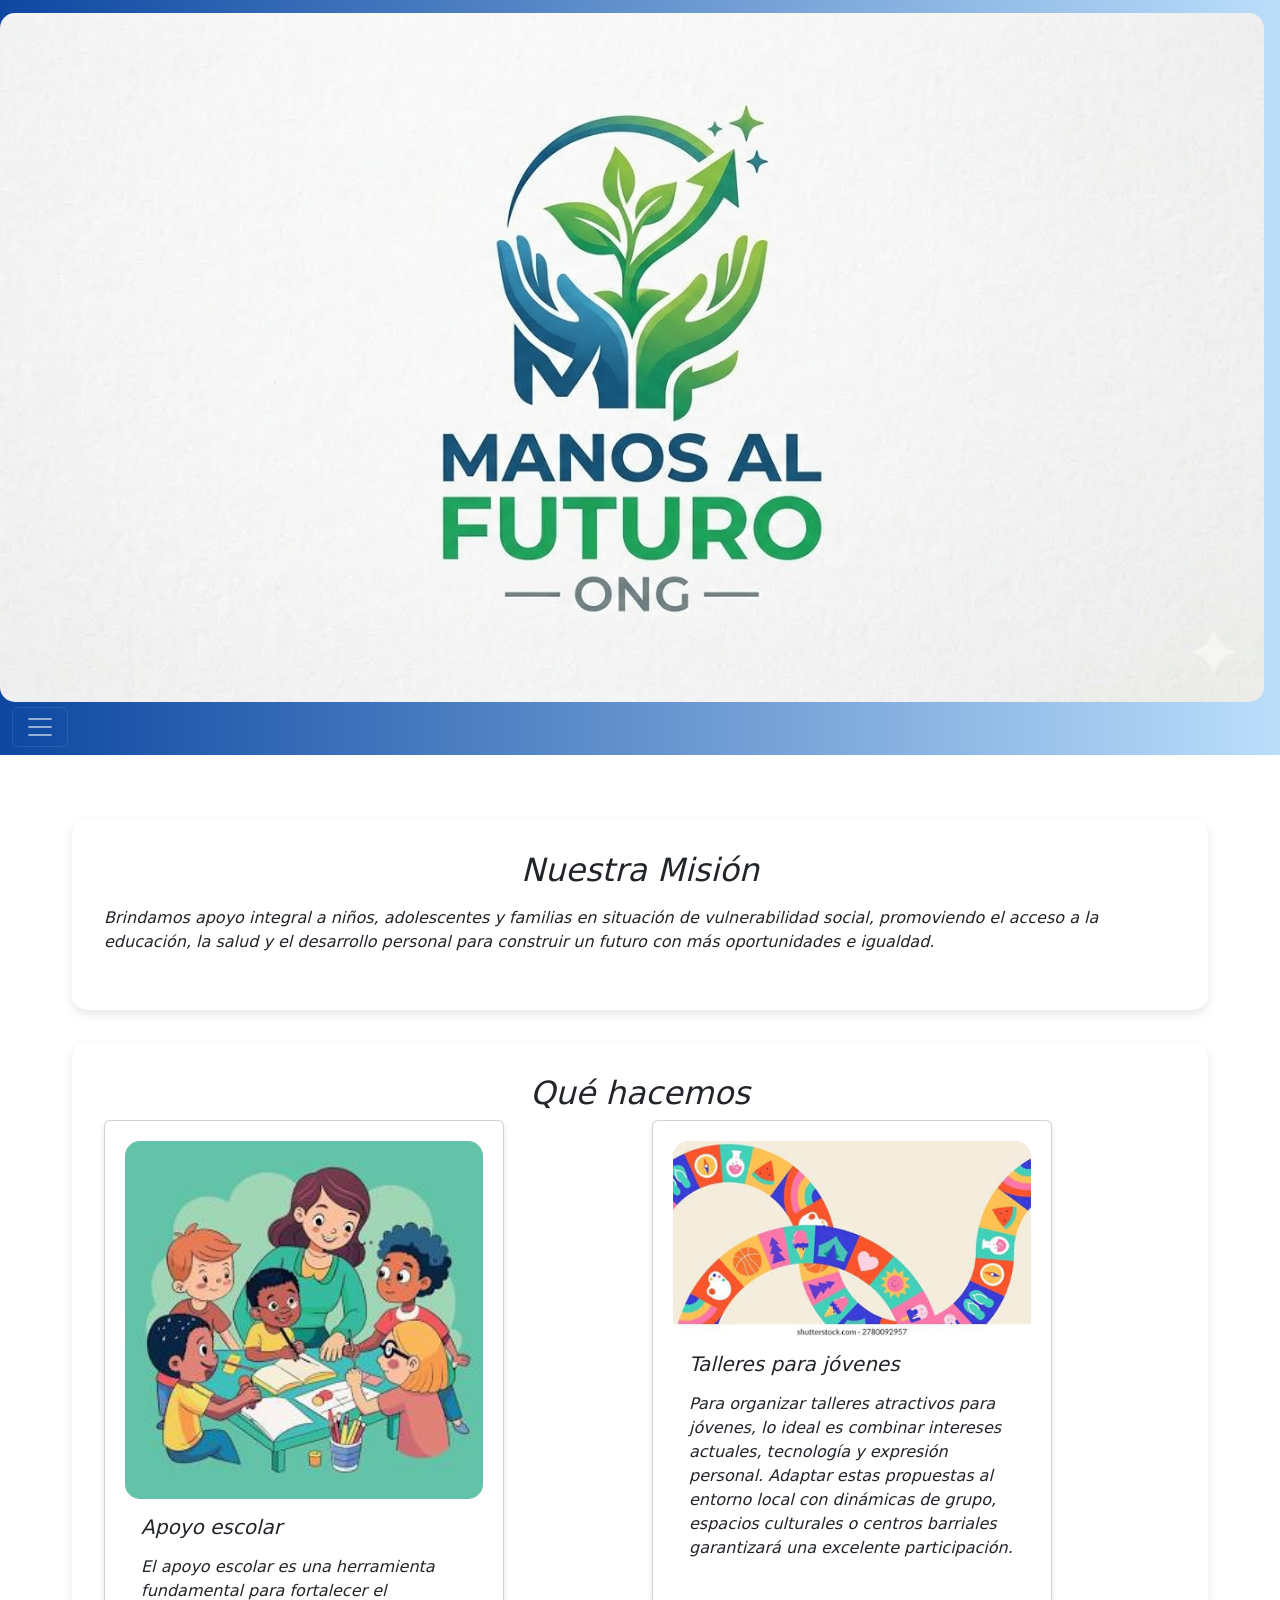
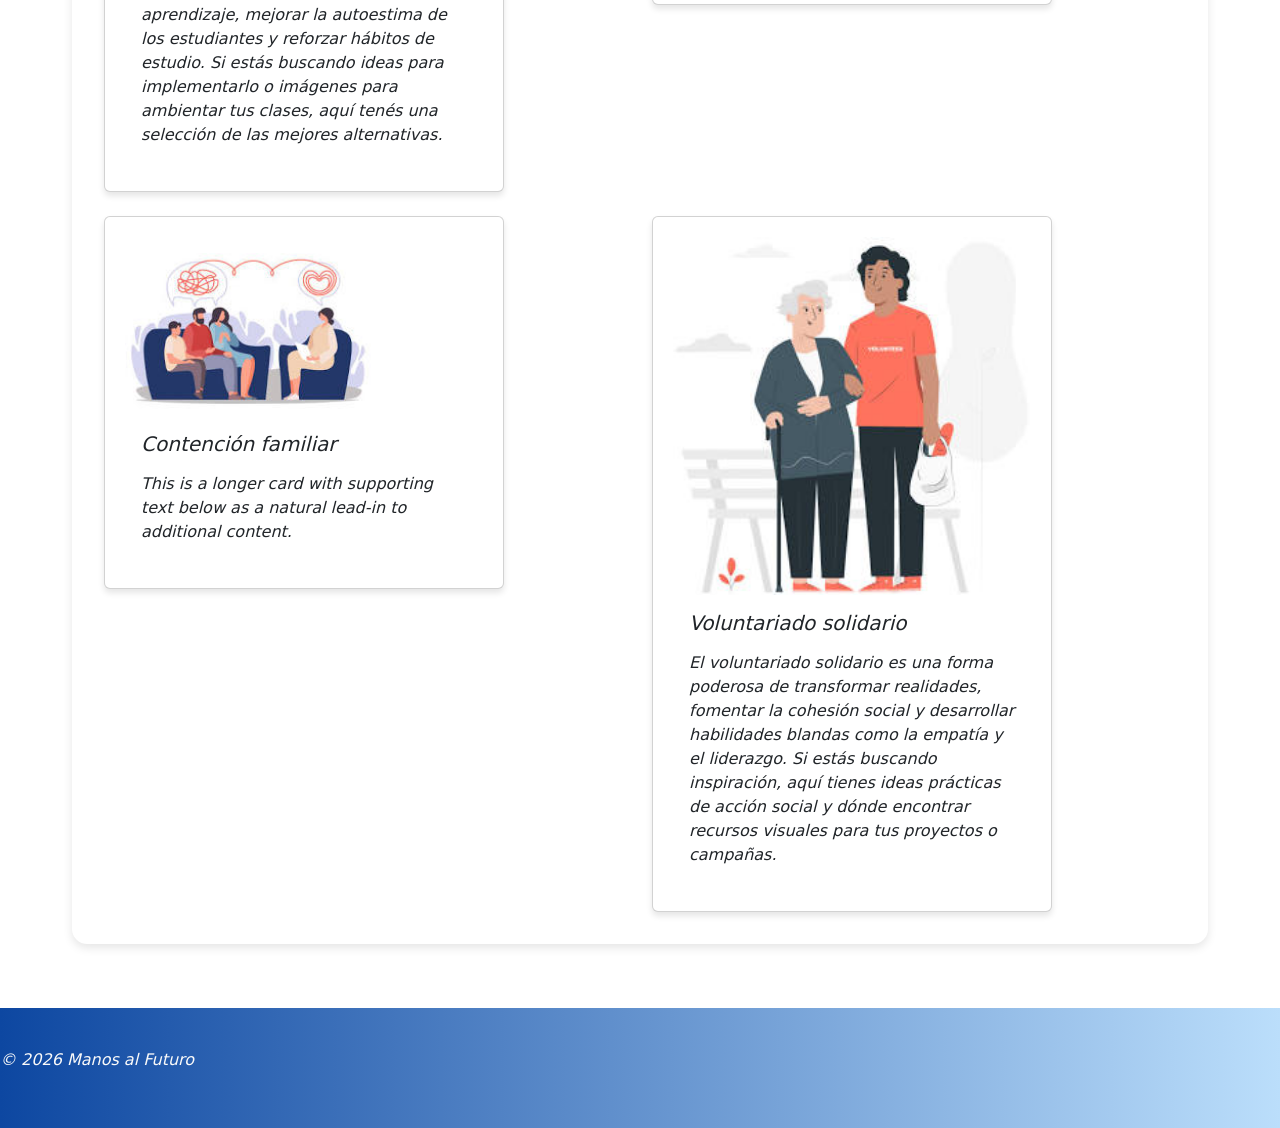
==== index.html @ 2c62ddc5 "Update index.html" ====
<!DOCTYPE html>
<html lang="es">
    <head>
        <meta charset="UTF-8">
        <link rel="stylesheet" href="css/estilos.css">
        <meta name="viewport" content="width=device-width, initial-scale=1.0">
        <title>Manos al Futuro</title>
        <link href="https://fonts.googleapis.com/css2?family=Cause:wght@100..900&family=Inter:ital,opsz,wght@0,14..32,100..900;1,14..32,100..900&family=Lato:ital,wght@0,100;0,300;0,400;0,700;0,900;1,100;1,300;1,400;1,700;1,900&family=Playwrite+GB+J+Guides:ital@0;1&family=Roboto:ital,wght@0,100..900;1,100..900&display=swap" rel="stylesheet">
        <link href="https://cdn.jsdelivr.net/npm/bootstrap@5.3.8/dist/css/bootstrap.min.css" rel="stylesheet" integrity="sha384-sRIl4kxILFvY47J16cr9ZwB07vP4J8+LH7qKQnuqkuIAvNWLzeN8tE5YBujZqJLB" crossorigin="anonymous">
    </head>
    <body>
        <header>

            <div class="collapse" id="navbarToggleExternalContent" data-bs-theme="dark">
                <div class="bg-dark p-4">                    
                    <ul class="navbar-nav">
                        <li class="nav-item">
                            <a class="nav-link" href="index.html">Inicio</a>
                        </li>
                        <li class="nav-item">
                            <a class="nav-link" href="nosotros.html">Nosotros</a>
                        </li>
                        <li class="nav-item">
                            <a class="nav-link" href="Programas.html">Programas</a>
                        </li>
                        <li class="nav-item">
                            <a class="nav-link" href="contacto.html">Contacto</a>
                        </li>
                    </ul>

                </div>
            </div>
            <nav class="navbar navbar-dark bg-dark">
                            <a class="navbar-brand" href="index.html" class="logo">
                        <img src="imagenes/index/logo.jfif" alt="Nombre de la ONG">
                    </a>
                <div class="container-fluid">
                    <button class="navbar-toggler" type="button" data-bs-toggle="collapse" data-bs-target="#navbarToggleExternalContent" aria-controls="navbarToggleExternalContent" aria-expanded="false" aria-label="Toggle navigation">
                    <span class="navbar-toggler-icon"></span>
                    </button>
                </div>
            </nav>
        </header>
        
        <main>
            <section>
                <h2>Nuestra Misión</h2>
                <p> Brindamos apoyo integral a niños, adolescentes y familias en situación de vulnerabilidad social, promoviendo el acceso a la educación, la salud y el desarrollo personal para construir un futuro con más oportunidades e igualdad.
                </p>
            </section>
            <section>
                        
                <div class="programas">
                    <h2>Qué hacemos</h2>
                    <div class="row row-cols-1 row-cols-md-2 g-4">
                        <div class="col">
                            <div class="card">
                            <img src="imagenes/index/apoyo escolar.jfif" alt="...">
                            <div class="card-body">
                                <h5 class="card-title">Apoyo escolar</h5>
                                <p class="card-text">El apoyo escolar es una herramienta fundamental para fortalecer el aprendizaje, mejorar la autoestima de los estudiantes y reforzar hábitos de estudio. 
                                                Si estás buscando ideas para implementarlo o imágenes para ambientar tus clases, aquí tenés una selección de las mejores alternativas.</p>
                            </div>
                        </div>
                        </div>
                        <div class="col">
                            <div class="card">
                            <img src="imagenes/index/talleres.jfif" alt="...">
                            <div class="card-body">
                                <h5 class="card-title">Talleres para jóvenes</h5>
                                <p class="card-text">Para organizar talleres atractivos para jóvenes, lo ideal es combinar intereses actuales, tecnología y expresión personal. 
                                                Adaptar estas propuestas al entorno local con dinámicas de grupo, espacios culturales o centros barriales garantizará una excelente participación.</p>
                            </div>
                        </div>
                        </div>
                        <div class="col">
                            <div class="card">
                            <img src="imagenes/index/contencion familiar.jfif" alt="...">
                            <div class="card-body">
                                <h5 class="card-title">Contención familiar</h5>
                                <p class="card-text">This is a longer card with supporting text below as a natural lead-in to additional content.</p>
                            </div>
                        </div>
                        </div>
                        <div class="col">
                            <div class="card">
                            <img src="imagenes/index/voluntariado.jfif" alt="...">
                            <div class="card-body">
                                <h5 class="card-title">Voluntariado solidario</h5>
                                <p class="card-text">El voluntariado solidario es una forma poderosa de transformar realidades, fomentar la cohesión social y desarrollar habilidades blandas como la empatía y el liderazgo. Si estás buscando inspiración, 
                                                aquí tienes ideas prácticas de acción social y dónde encontrar recursos visuales para tus proyectos o campañas.</p>
                            </div>
                        </div>
                    </div>
                </div>
                    
            </section>
           
        </main>
        <footer>
            <p>© 2026 Manos al Futuro</p>
        </footer>
        <script src="https://cdn.jsdelivr.net/npm/bootstrap@5.3.8/dist/js/bootstrap.bundle.min.js" integrity="sha384-FKyoEForCGlyvwx9Hj09JcYn3nv7wiPVlz7YYwJrWVcXK/BmnVDxM+D2scQbITxI" crossorigin="anonymous"></script>
    </body>
</html>
---- css/estilos.css ----
:root {
  --color-primario: #ffffff;
  --color-secundario: #009929;
  --color-terciario: #424242;
  --color-cuartario: #0D47A1;
  --color-quinto: #BBDEFB;
  --color-acento: #BDBDBD;
  --color-fondo: #FAFAFA;
  --color-texto: #616161;
}

*{
  box-sizing:border-box;
  margin:0;
  padding:0;
}

body{
  background-color:var(--color-fondo);
  color:var(--color-texto);
  font-family:"Lato", sans-serif;
  font-weight:400;
  font-style:italic;
  font-size:1rem;
  line-height:1.5em;
}

a{
  text-decoration:none;
  color:inherit;
  display:block;
}

header{
  background-color:var(--color-primario);
  position: sticky;
  top:0;
  left: 0;
  width: 100%;
  z-index: 1000;
}

nav{
  color:var(--color-primario);
  background:linear-gradient(
    to right,
    var(--color-cuartario),
    var(--color-quinto));
}
.navbar-nav{
  color: var(--color-primario);
  background:linear-gradient(
    to right,
    var(--color-cuartario),
    var(--color-quinto));
    
}
.navbar-brand{
  display: flex;
  justify-content: center; 
  align-items: center;   
  height:auto;
}

ul{
  list-style:none;
  padding:0;
  margin:0;
  line-height:3rem;
}

li{
  width:10rem;
  display:inline-block;
  text-align:center;
}

a:hover{
  background:var(--color-quinto);
  color:var(--color-primario);
}

h1{
  color:var(--color-secundario);
  font-size:3rem;
  text-align:center;
  line-height:6rem;
}
.card{
   flex: 1 1 calc(25% - 20px); 
  min-width: 250px; 
  max-width: 400px; 
  background-color: #ffffff;
  border: 1px solid #ddd;
  border-radius: 8px;
  padding: 20px;
  box-shadow: 0 4px 6px rgba(0, 0, 0, 0.1);
}


table{
  color:var(--color-texto);
  background-color:var(--color-quinto);
  border-color:var(--color-cuartario);
  border-block-start-color:var(--color-secundario);
  margin-inline-start:3rem;
  width:600px;
  margin-inline-start: 2rem;
}

main{
  max-width:1200px;
  margin:auto;
  padding:2rem;
}

section{
  background-color:var(--color-primario);
  margin:2rem 0;
  padding:2rem;
  border-radius:15px;
  box-shadow:0 4px 10px rgba(0,0,0,0.1);
}

article{
  margin-bottom:1rem;
  padding:1rem;
  border-left:5px solid var(--color-secundario);
}

h2{
  color:var(--color-terciario);
  font-size:2rem;
  text-align:center;
  margin-bottom:1rem;
}

h3{
  color:var(--color-cuartario);
  font-size:1.5rem;
  margin-bottom:1rem;
}

article{
  color:var(--color-texto);
  font-size:1rem;
  text-align:justify;
  line-height:1.8;
  margin-bottom:1rem;
}

section p{
  padding:0.5rem 0;
}


figure{
  text-align:center;
  margin-top:1.5rem;
}

img{
  max-width:100%;
  height:auto;
  border-radius:15px;
}

figcaption{
  margin-top:1rem;
  font-style:italic;
}




.programas-flex{
  display:flex;
  flex-wrap:wrap;
  gap:2rem;
  justify-content:center;
  align-items:stretch;
}

.programas-flex section{
  flex:1 1 350px;
  margin:0;
}

.programas-flex article{
  height:100%;
  display:flex;
  flex-direction:column;
  transition:transform .3s ease;
}

.programas-flex figure{
  margin-top:auto;
}

.programas-flex article:hover{
  transform:translateY(-5px);
}

.programas-flex ul {
    list-style-type: disc; /* Fuerza a que se vean los puntitos */
    padding-left: 20px;    /* Deja espacio a la izquierda para que no se corten */
}




footer{
  background:linear-gradient(
    to right,
    var(--color-cuartario),
    var(--color-quinto)
  );
  color:var(--color-fondo);
  width:100%;
  padding:2.5rem 0;
}


@media (max-width:768px){

  main{
    padding:1rem;
  }

  section{
    padding:1.5rem;
  }

  h2{
    font-size:1.5rem;
  }

  .programas-flex{
    flex-direction:column;
  }

}
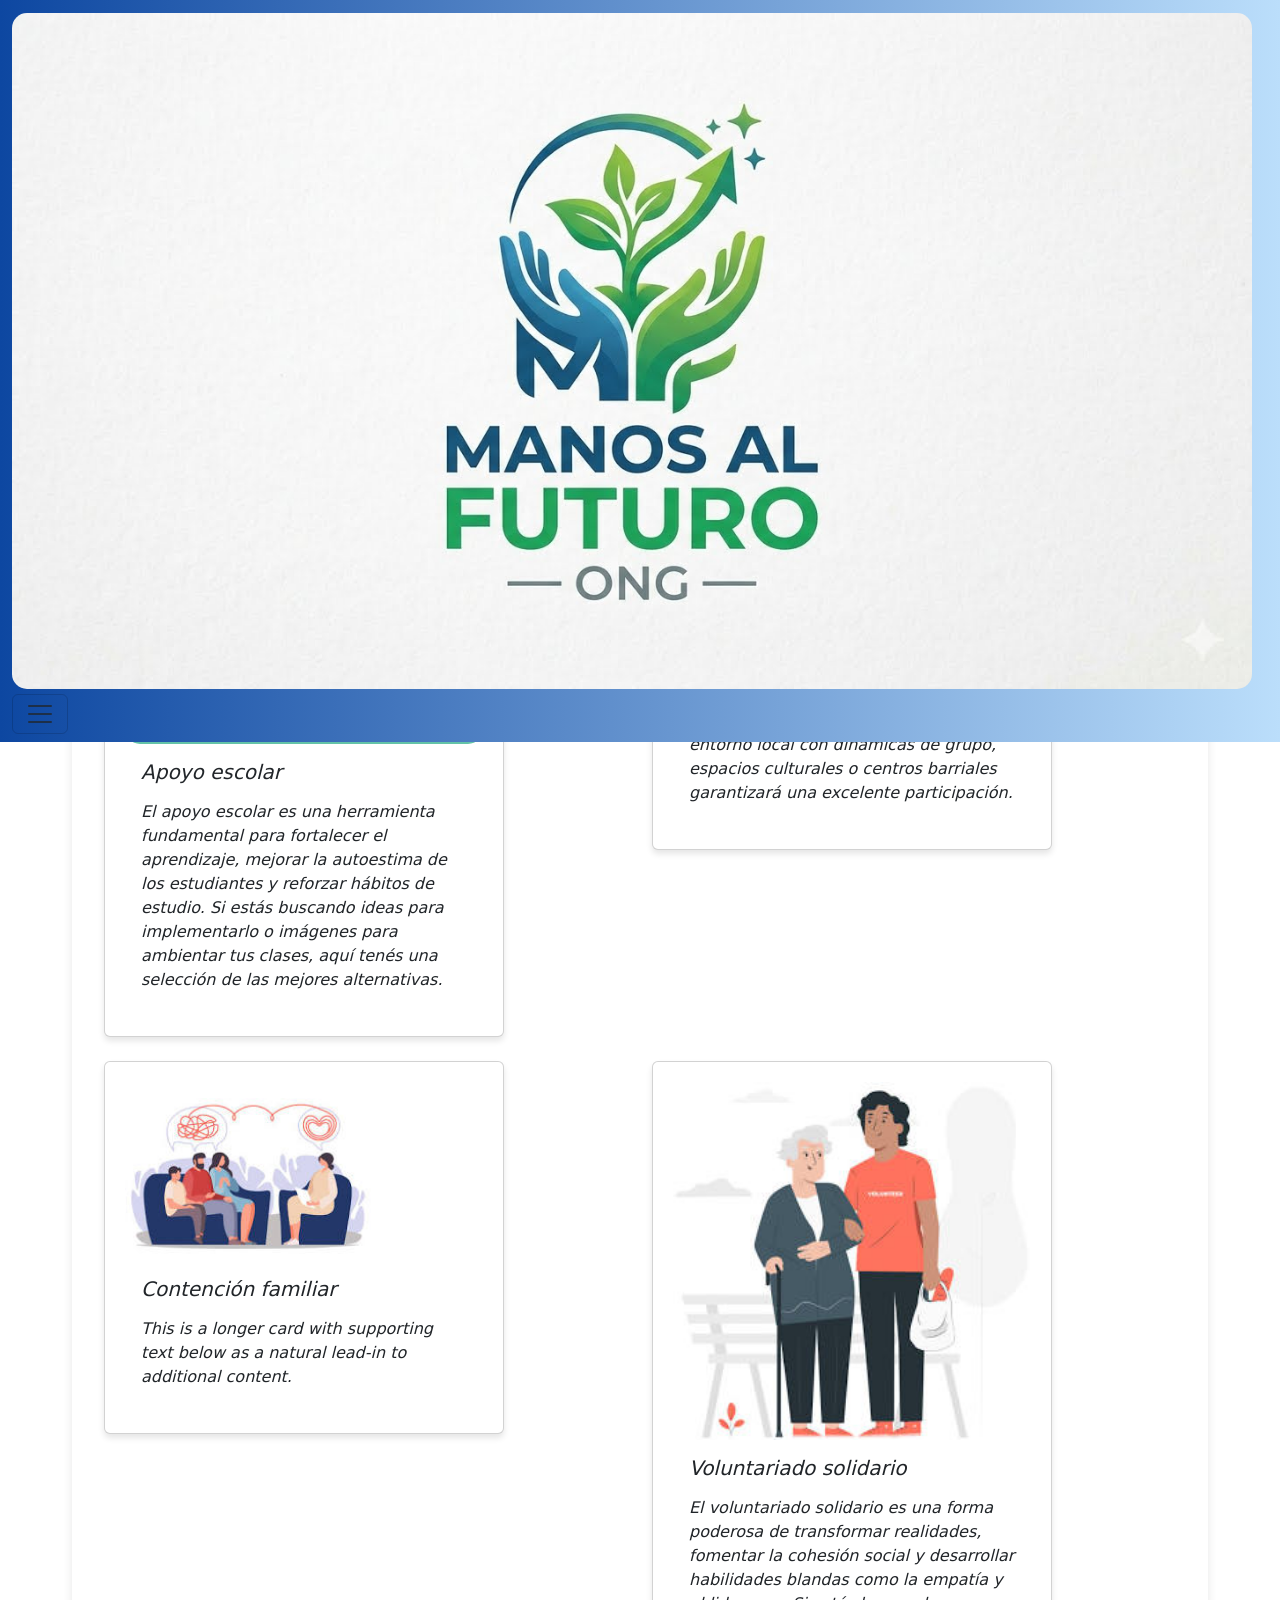
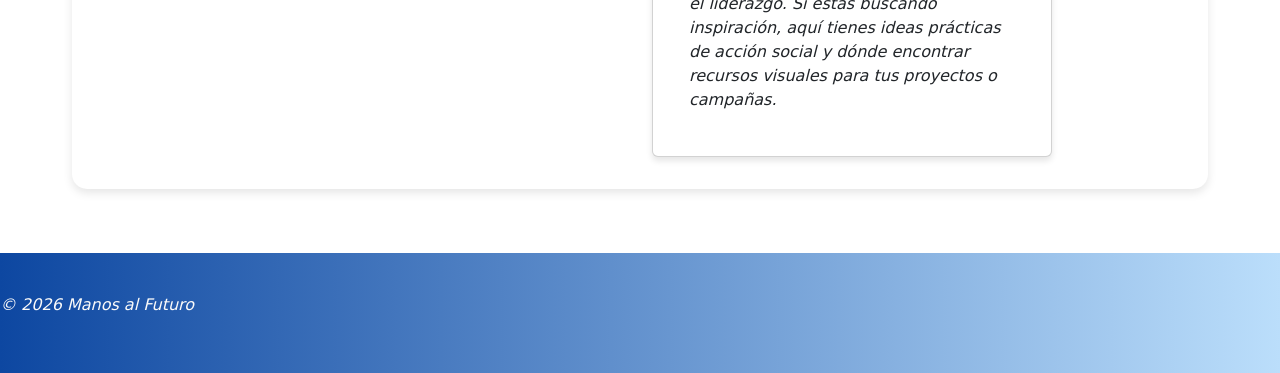
==== commit 437cd8c6: "Update index.html" ====
--- a/index.html
+++ b/index.html
@@ -11,33 +11,35 @@
     <body>
         <header>
 
-            <div class="collapse" id="navbarToggleExternalContent" data-bs-theme="dark">
-                <div class="bg-dark p-4">                    
-                    <ul class="navbar-nav">
+            <nav class="navbar bg-body-tertiary fixed-top">
+                <div class="container-fluid">
+                    <a class="navbar-brand" href="index.html" class="logo"><img src="imagenes/index/logo.jfif" alt="Nombre de la ONG"></a>        
+                    <button class="navbar-toggler" type="button" data-bs-toggle="offcanvas" data-bs-target="#offcanvasNavbar" aria-controls="offcanvasNavbar" aria-label="Toggle navigation">
+                    <span class="navbar-toggler-icon"></span>
+                    </button>
+                    <div class="offcanvas offcanvas-end" tabindex="-1" id="offcanvasNavbar" aria-labelledby="offcanvasNavbarLabel">
+                    <div class="offcanvas-header">
+                        <h5 class="title" id="">Manos al futuro</h5>
+                        <button type="button" class="btn-close" data-bs-dismiss="offcanvas" aria-label="Close"></button>
+                    </div>
+                    <div class="offcanvas-body">
+                        <ul class="navbar-nav justify-content-end flex-grow-1 pe-3">
                         <li class="nav-item">
-                            <a class="nav-link" href="index.html">Inicio</a>
+                                <a class="nav-link active" href="index.html">Inicio</a>
                         </li>
                         <li class="nav-item">
-                            <a class="nav-link" href="nosotros.html">Nosotros</a>
+                                <a class="nav-link" href="nosotros.html">Nosotros</a>
                         </li>
-                        <li class="nav-item">
-                            <a class="nav-link" href="Programas.html">Programas</a>
+                        <li class="nav-item ">
+                                <a class="nav-link" href="Programas.html">Programas</a>
                         </li>
-                        <li class="nav-item">
-                            <a class="nav-link" href="contacto.html">Contacto</a>
+                        <li class="nav-item ">
+                                <a class="nav-link" href="contacto.html">Contacto</a>
                         </li>
-                    </ul>
-
-                </div>
-            </div>
-            <nav class="navbar navbar-dark bg-dark">
-                            <a class="navbar-brand" href="index.html" class="logo">
-                        <img src="imagenes/index/logo.jfif" alt="Nombre de la ONG">
-                    </a>
-                <div class="container-fluid">
-                    <button class="navbar-toggler" type="button" data-bs-toggle="collapse" data-bs-target="#navbarToggleExternalContent" aria-controls="navbarToggleExternalContent" aria-expanded="false" aria-label="Toggle navigation">
-                    <span class="navbar-toggler-icon"></span>
-                    </button>
+                        </ul>
+                        </form>
+                    </div>
+                    </div>
                 </div>
             </nav>
         </header>
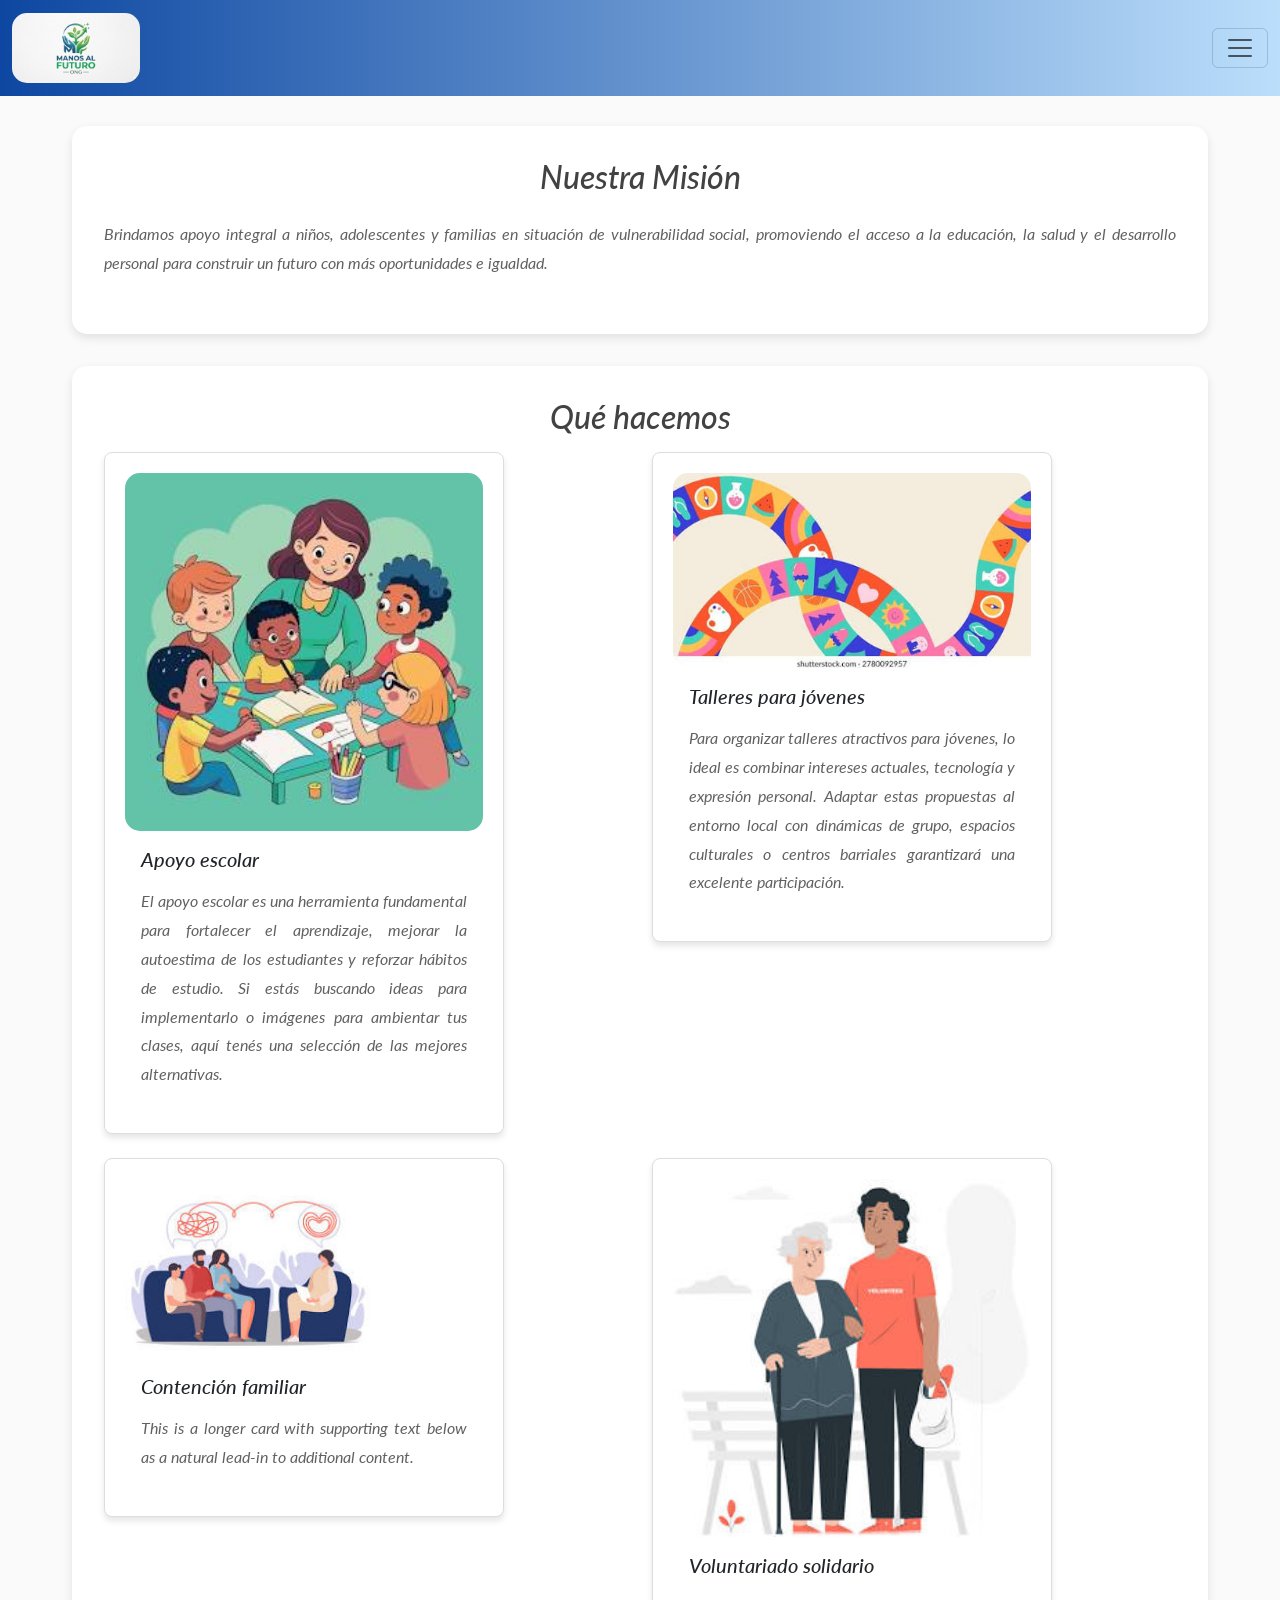
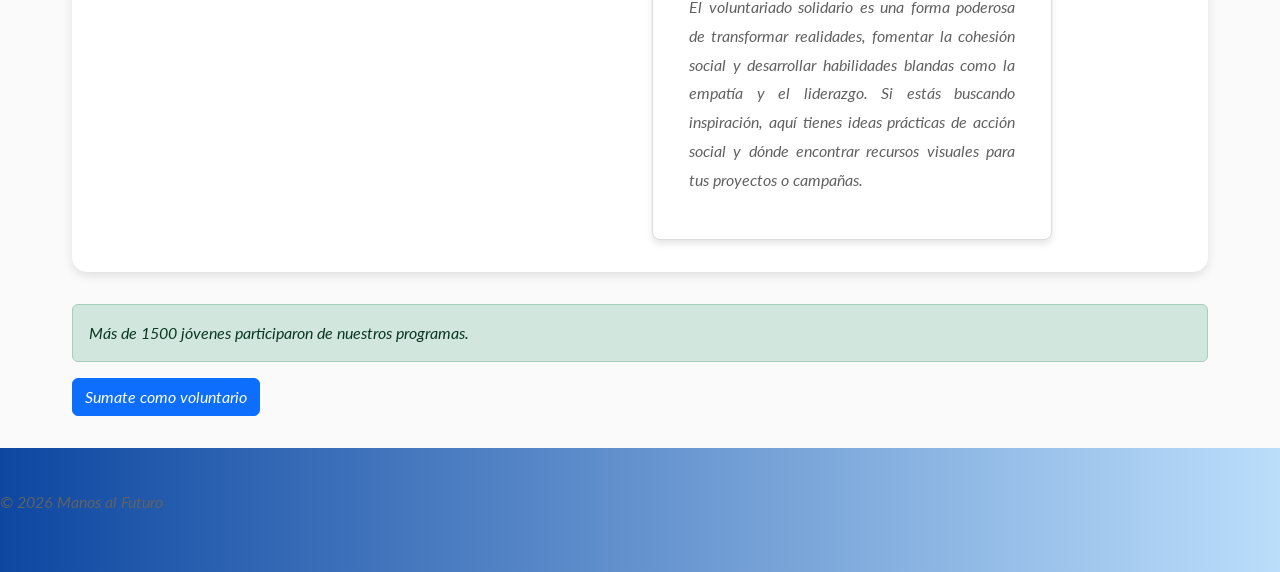
==== commit a56dfb17: "Update index.html" ====
--- a/index.html
+++ b/index.html
@@ -2,15 +2,16 @@
 <html lang="es">
     <head>
         <meta charset="UTF-8">
-        <link rel="stylesheet" href="css/estilos.css">
+
         <meta name="viewport" content="width=device-width, initial-scale=1.0">
         <title>Manos al Futuro</title>
         <link href="https://fonts.googleapis.com/css2?family=Cause:wght@100..900&family=Inter:ital,opsz,wght@0,14..32,100..900;1,14..32,100..900&family=Lato:ital,wght@0,100;0,300;0,400;0,700;0,900;1,100;1,300;1,400;1,700;1,900&family=Playwrite+GB+J+Guides:ital@0;1&family=Roboto:ital,wght@0,100..900;1,100..900&display=swap" rel="stylesheet">
         <link href="https://cdn.jsdelivr.net/npm/bootstrap@5.3.8/dist/css/bootstrap.min.css" rel="stylesheet" integrity="sha384-sRIl4kxILFvY47J16cr9ZwB07vP4J8+LH7qKQnuqkuIAvNWLzeN8tE5YBujZqJLB" crossorigin="anonymous">
+        <link rel="stylesheet" href="css/estilos.css">
     </head>
     <body>
         <header>
-
+        
             <nav class="navbar bg-body-tertiary fixed-top">
                 <div class="container-fluid">
                     <a class="navbar-brand" href="index.html" class="logo"><img src="imagenes/index/logo.jfif" alt="Nombre de la ONG"></a>        
@@ -45,11 +46,15 @@
         </header>
         
         <main>
+            <button id="btn-modo" class="btn btn-dark mb-4">
+                🌙 Modo oscuro
+            </button>
             <section>
                 <h2>Nuestra Misión</h2>
                 <p> Brindamos apoyo integral a niños, adolescentes y familias en situación de vulnerabilidad social, promoviendo el acceso a la educación, la salud y el desarrollo personal para construir un futuro con más oportunidades e igualdad.
                 </p>
             </section>
+
             <section>
                         
                 <div class="programas">
@@ -97,11 +102,19 @@
                 </div>
                     
             </section>
+    <div class="alert alert-success">
+    Más de 1500 jóvenes participaron de nuestros programas.
+    </div>
+
+    <a href="contacto.html" class="btn btn-primary">
+    Sumate como voluntario
+    </a>
            
-        </main>
-        <footer>
-            <p>© 2026 Manos al Futuro</p>
-        </footer>
+    </main>
+    <footer>
+        <p>© 2026 Manos al Futuro</p>
+    </footer>
         <script src="https://cdn.jsdelivr.net/npm/bootstrap@5.3.8/dist/js/bootstrap.bundle.min.js" integrity="sha384-FKyoEForCGlyvwx9Hj09JcYn3nv7wiPVlz7YYwJrWVcXK/BmnVDxM+D2scQbITxI" crossorigin="anonymous"></script>
+        <script src="Javascript/main.js"></script>
     </body>
 </html>
--- a/css/estilos.css
+++ b/css/estilos.css
@@ -1,3 +1,4 @@
+/* Colores de la pagina --------------------------------------------------------------------------------------*/
 :root {
   --color-primario: #ffffff;
   --color-secundario: #009929;
@@ -9,11 +10,10 @@
   --color-texto: #616161;
 }
 
-*{
-  box-sizing:border-box;
-  margin:0;
-  padding:0;
-}
+
+
+
+/* Aspecto general de la pagina -------------------------------------------------------------------------------------------*/
 
 body{
   background-color:var(--color-fondo);
@@ -25,67 +25,19 @@
   line-height:1.5em;
 }
 
-a{
-  text-decoration:none;
-  color:inherit;
-  display:block;
-}
-
-header{
-  background-color:var(--color-primario);
-  position: sticky;
-  top:0;
-  left: 0;
-  width: 100%;
-  z-index: 1000;
-}
-
-nav{
-  color:var(--color-primario);
-  background:linear-gradient(
-    to right,
-    var(--color-cuartario),
-    var(--color-quinto));
-}
-.navbar-nav{
-  color: var(--color-primario);
-  background:linear-gradient(
-    to right,
-    var(--color-cuartario),
-    var(--color-quinto));
-    
-}
-.navbar-brand{
-  display: flex;
-  justify-content: center; 
-  align-items: center;   
-  height:auto;
-}
-
-ul{
-  list-style:none;
-  padding:0;
-  margin:0;
-  line-height:3rem;
-}
-
-li{
-  width:10rem;
-  display:inline-block;
-  text-align:center;
-}
-
-a:hover{
-  background:var(--color-quinto);
-  color:var(--color-primario);
-}
-
-h1{
-  color:var(--color-secundario);
-  font-size:3rem;
-  text-align:center;
-  line-height:6rem;
-}
+main{
+  max-width:1200px;
+  margin:auto;
+  padding:2rem;
+}
+
+
+  
+
+
+
+/* Aspecto de las Box ---------------------------------------------------*/
+
 .card{
    flex: 1 1 calc(25% - 20px); 
   min-width: 250px; 
@@ -97,22 +49,155 @@
   box-shadow: 0 4px 6px rgba(0, 0, 0, 0.1);
 }
 
-
+*{
+  box-sizing:border-box;
+  margin:0;
+  padding:0;
+}
+
+
+/* Tabla e Images -------------------------------------------------------*/
+  
 table{
   color:var(--color-texto);
   background-color:var(--color-quinto);
   border-color:var(--color-cuartario);
   border-block-start-color:var(--color-secundario);
-  margin-inline-start:3rem;
+  margin-inline-start:2rem;
   width:600px;
-  margin-inline-start: 2rem;
-}
-
-main{
-  max-width:1200px;
-  margin:auto;
-  padding:2rem;
-}
+}
+
+img{
+  max-width:100%;
+  height:auto;
+  border-radius:15px;
+}
+
+figure{
+  text-align:center;
+  margin-top:1.5rem;
+}
+
+figcaption{
+  margin-top:1rem;
+  font-style:italic;
+}
+
+
+
+
+
+
+
+/* Visualizacion de Titulos, Subtitulos y textos ------------------------------------------------------------------------*/
+
+h1{
+  color:var(--color-secundario);
+  font-size:3rem;
+  text-align:center;
+  line-height:6rem;
+}
+
+h2{
+  color:var(--color-terciario);
+  font-size:2rem;
+  text-align:center;
+  margin-bottom:1rem;
+}
+
+h3{
+  color:var(--color-cuartario);
+  font-size:1.5rem;
+  margin-bottom:1rem;
+}
+
+p{
+color: var(--color-texto);
+font-size:1rem;
+text-align:justify;
+line-height:1.8;
+margin-bottom:1rem;
+}
+
+
+
+
+  
+/* Aspecto visual y configuracion del Navegador de la pagina -----------------------------------------------------------*/
+
+header{
+  background-color:var(--color-primario);
+  position: sticky;
+  top:0;
+  left: 0;
+  width: 100%;
+  z-index: 1000;
+}
+
+nav{
+  color:var(--color-primario);
+  background:linear-gradient(
+    to right,
+    var(--color-cuartario),
+    var(--color-quinto));
+}
+.navbar-nav{
+  color: var(--color-primario);
+  background:linear-gradient(
+    to right,
+    var(--color-cuartario),
+    var(--color-quinto));
+    
+}
+.navbar-brand{
+  width: 8rem;
+}
+
+
+
+
+
+
+/* Aspecto del a ------------------------------------------------------------------------------------------------------*/
+
+a{
+  text-decoration:none;
+  color:inherit;
+  display:block;
+}
+
+a:hover{
+  background:var(--color-quinto);
+  color:var(--color-primario);
+}
+
+
+
+
+
+
+/* Aspecto de las Listas ------------------------------------------------------------- */
+
+ul{
+  list-style:none;
+  padding:0;
+  margin:0;
+  line-height:3rem;
+}
+
+li{
+  width:10rem;
+  display:inline-block;
+  text-align:center;
+}
+
+
+
+
+
+
+
+/* Configuracion de Section y Article --------------------------------------------------------------------------*/
 
 section{
   background-color:var(--color-primario);
@@ -122,56 +207,27 @@
   box-shadow:0 4px 10px rgba(0,0,0,0.1);
 }
 
-article{
-  margin-bottom:1rem;
-  padding:1rem;
-  border-left:5px solid var(--color-secundario);
-}
-
-h2{
-  color:var(--color-terciario);
-  font-size:2rem;
-  text-align:center;
-  margin-bottom:1rem;
-}
-
-h3{
-  color:var(--color-cuartario);
-  font-size:1.5rem;
-  margin-bottom:1rem;
+section p{
+  padding:0.5rem 0;
 }
 
 article{
   color:var(--color-texto);
+  border-left:5px solid var(--color-secundario);
   font-size:1rem;
   text-align:justify;
   line-height:1.8;
   margin-bottom:1rem;
-}
-
-section p{
-  padding:0.5rem 0;
-}
-
-
-figure{
-  text-align:center;
-  margin-top:1.5rem;
-}
-
-img{
-  max-width:100%;
-  height:auto;
-  border-radius:15px;
-}
-
-figcaption{
-  margin-top:1rem;
-  font-style:italic;
-}
-
-
-
+  padding:1rem;
+}
+
+
+
+
+
+
+
+/* Configuracion de Programas incluyendo el aspecto de las listas --------------------------------------------------------------------*/
 
 .programas-flex{
   display:flex;
@@ -206,8 +262,16 @@
     padding-left: 20px;    /* Deja espacio a la izquierda para que no se corten */
 }
 
-
-
+.programas-flex{
+    flex-direction:column;
+  }
+
+
+
+
+
+
+/* Configuracion de Footer -------------------------------------------------------------------------------*/
 
 footer{
   background:linear-gradient(
@@ -221,23 +285,17 @@
 }
 
 
+
+
+
+
+/* Visualizacion en dispositivos moviles: celulares y tablets ----------------------------------------------------------------------------*/
 @media (max-width:768px){
-
-  main{
-    padding:1rem;
-  }
-
-  section{
-    padding:1.5rem;
-  }
-
-  h2{
-    font-size:1.5rem;
-  }
-
-  .programas-flex{
-    flex-direction:column;
-  }
-
-}
-
+}
+
+
+  
+  
+
+
+
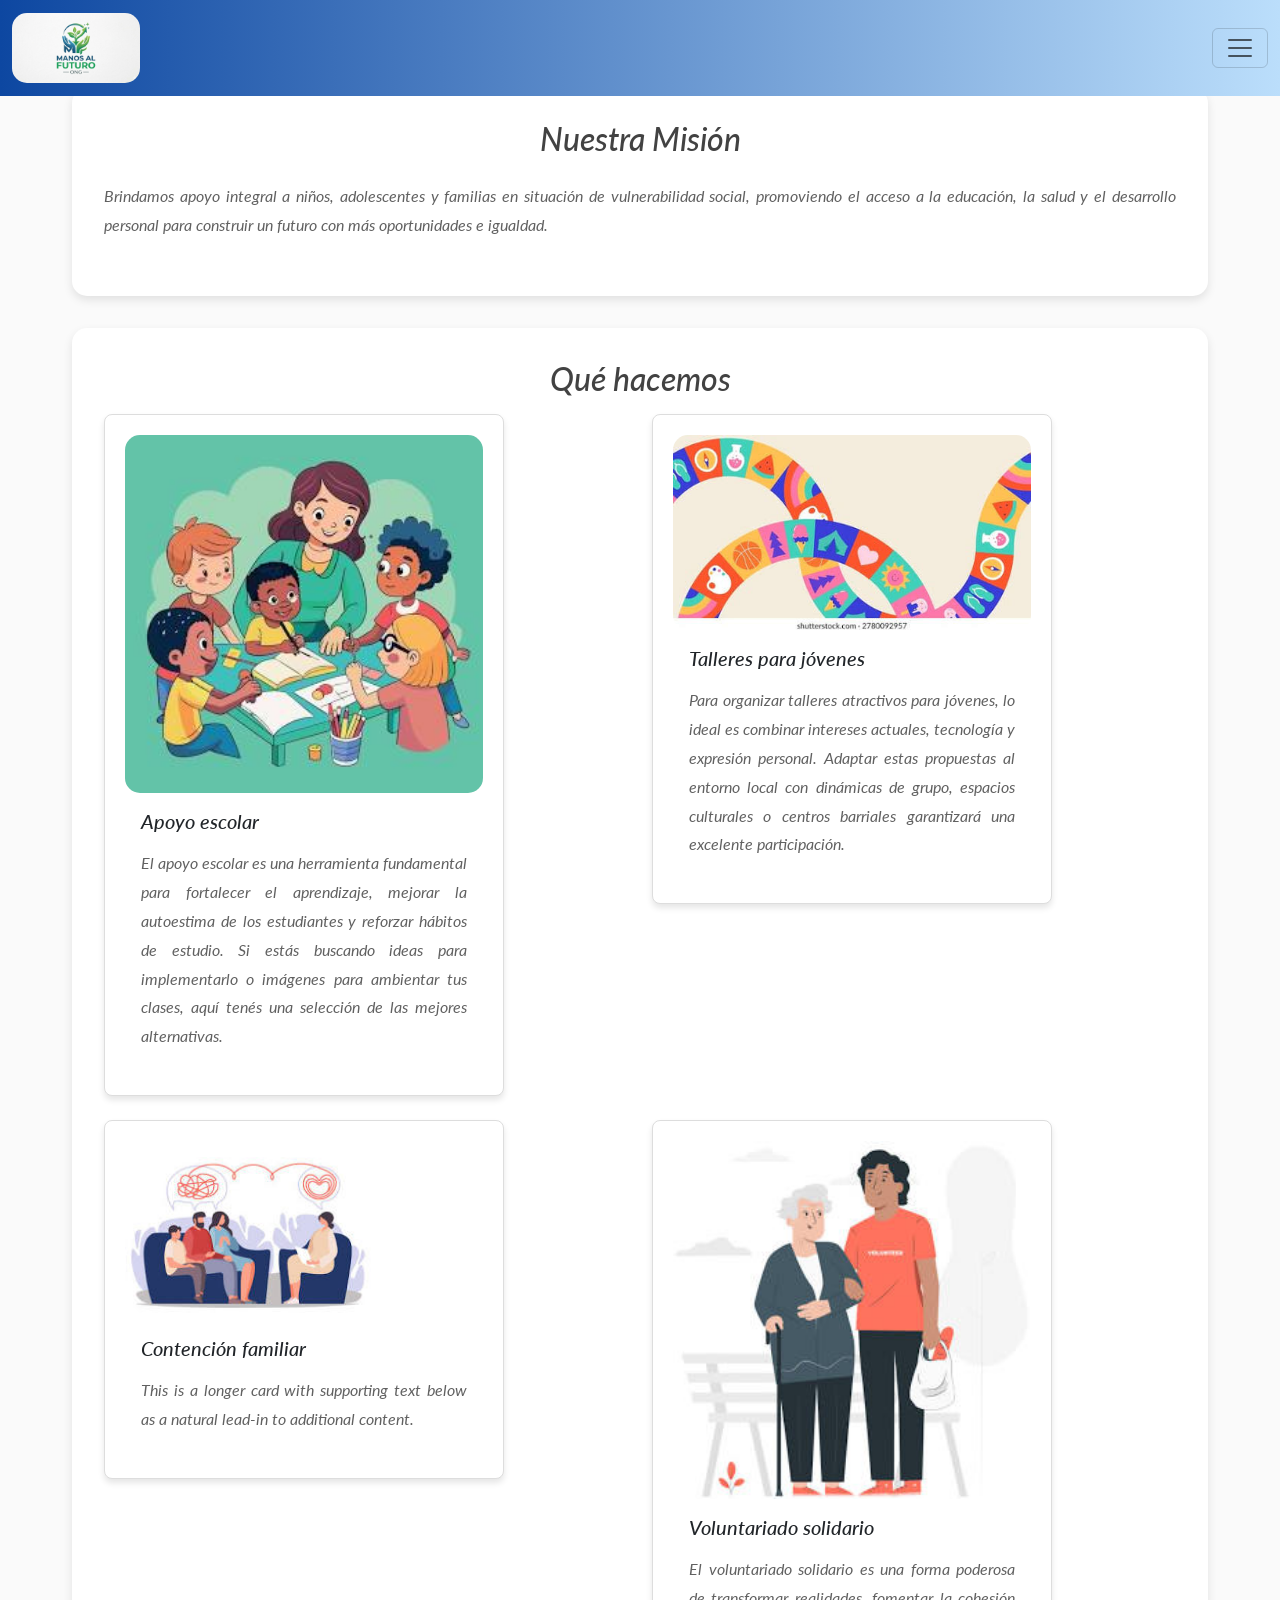
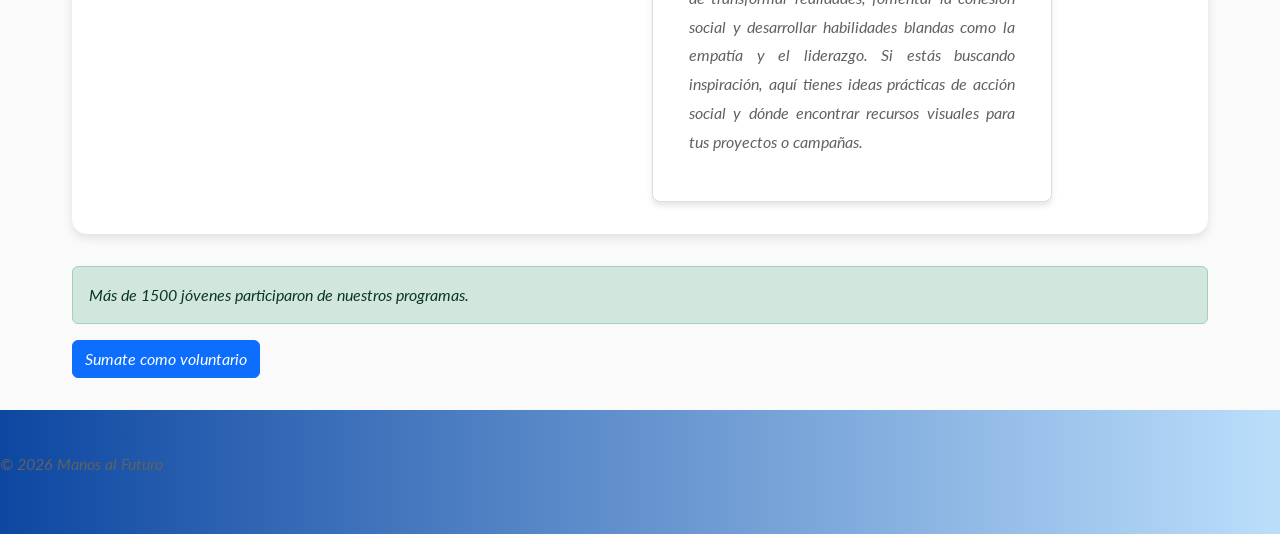
==== commit fd15e36f: "Update index.html Puse el boton de Modo oscuro dentro del header" ====
--- a/index.html
+++ b/index.html
@@ -11,6 +11,8 @@
     </head>
     <body>
         <header>
+
+            /*Hay que corregir el header*/
         
             <nav class="navbar bg-body-tertiary fixed-top">
                 <div class="container-fluid">
@@ -37,6 +39,14 @@
                         <li class="nav-item ">
                                 <a class="nav-link" href="contacto.html">Contacto</a>
                         </li>
+
+                        <li>
+                        <button id="btn-modo" class="btn btn-dark mb-4">
+                            🌙 Modo oscuro
+                        </button>
+                        </li>
+
+                            
                         </ul>
                         </form>
                     </div>
@@ -46,9 +56,7 @@
         </header>
         
         <main>
-            <button id="btn-modo" class="btn btn-dark mb-4">
-                🌙 Modo oscuro
-            </button>
+
             <section>
                 <h2>Nuestra Misión</h2>
                 <p> Brindamos apoyo integral a niños, adolescentes y familias en situación de vulnerabilidad social, promoviendo el acceso a la educación, la salud y el desarrollo personal para construir un futuro con más oportunidades e igualdad.
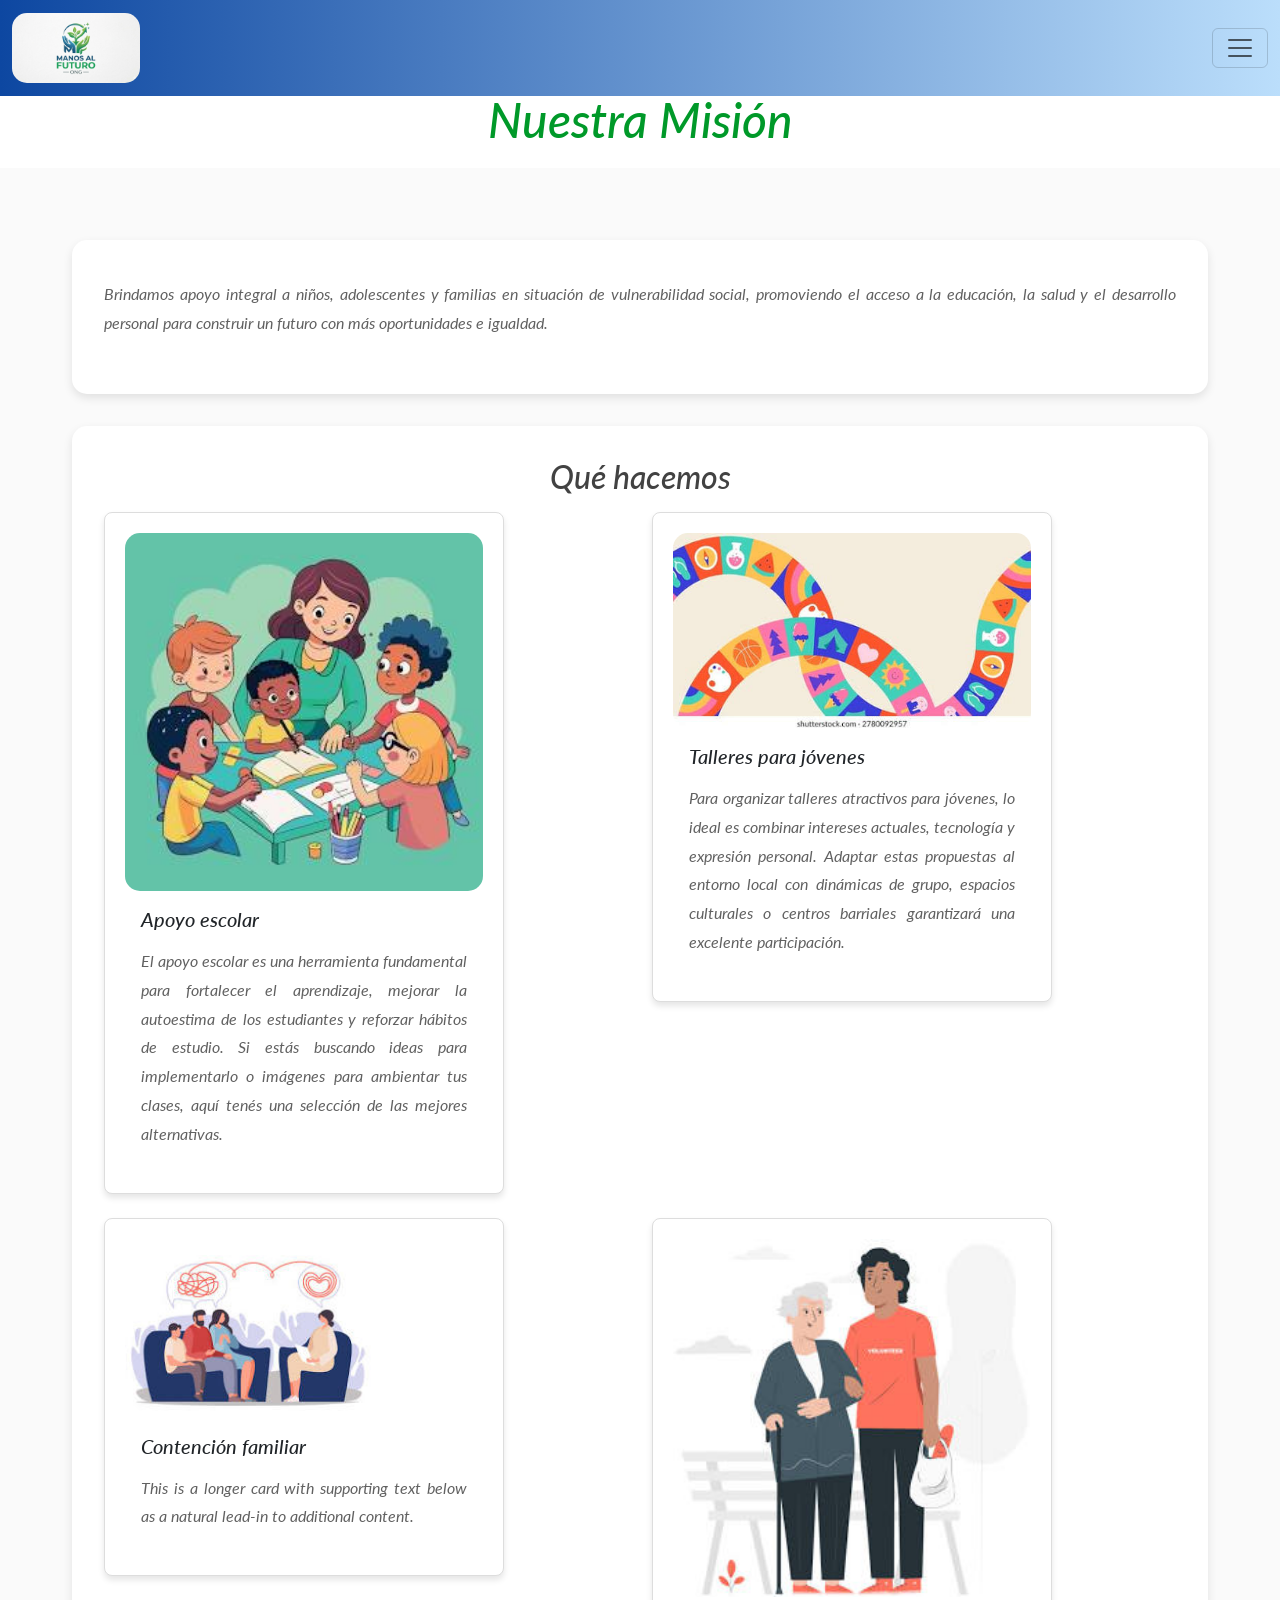
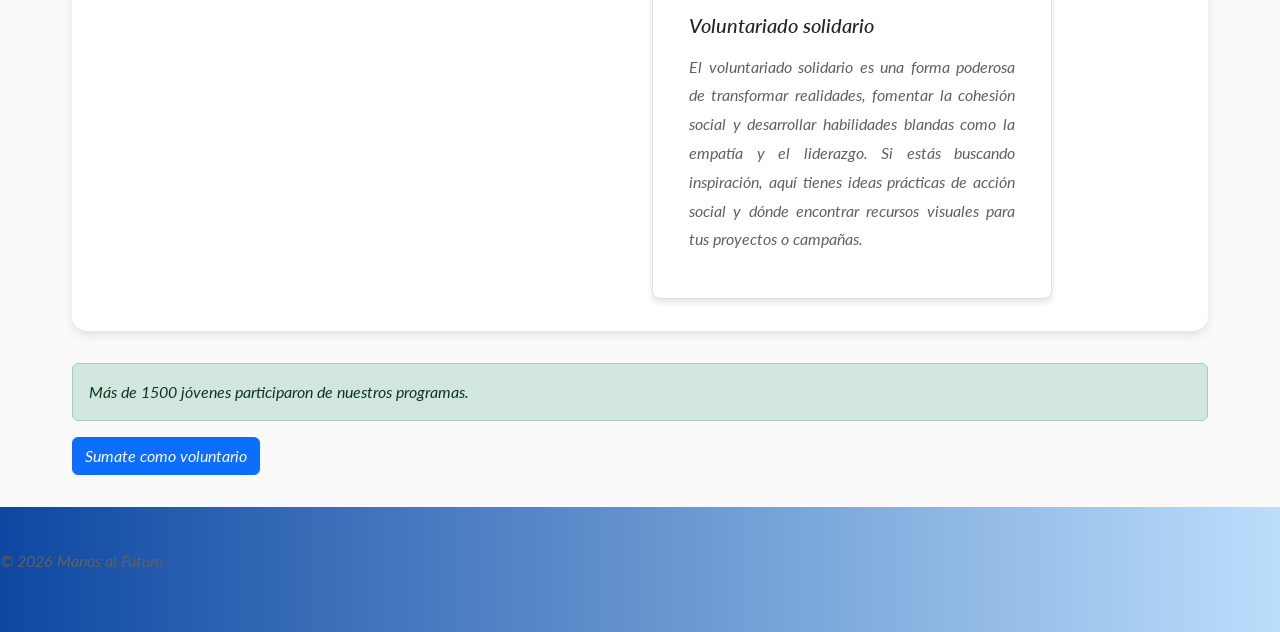
==== commit d0a1eed0: "Update index.html Cambie lo que anteriormente era el titulo <h2> Nuestra Mision <h2> al titulo de la" ====
--- a/index.html
+++ b/index.html
@@ -53,12 +53,18 @@
                     </div>
                 </div>
             </nav>
+
+            <br>
+            <br>    
+            <br>
+            
+            <h1>Nuestra Misión</h1>
+            
         </header>
         
         <main>
 
             <section>
-                <h2>Nuestra Misión</h2>
                 <p> Brindamos apoyo integral a niños, adolescentes y familias en situación de vulnerabilidad social, promoviendo el acceso a la educación, la salud y el desarrollo personal para construir un futuro con más oportunidades e igualdad.
                 </p>
             </section>
--- a/css/estilos.css
+++ b/css/estilos.css
@@ -32,6 +32,21 @@
 }
 
 
+
+
+
+/* Modo oscuro --------------------------------------------------*/
+
+body.oscuro {
+  background-color: #1e1e1e;
+  color: #f1f1f1;
+}
+
+body.oscuro section {
+  background-color: #2d2d2d;
+}
+
+
   
 
 
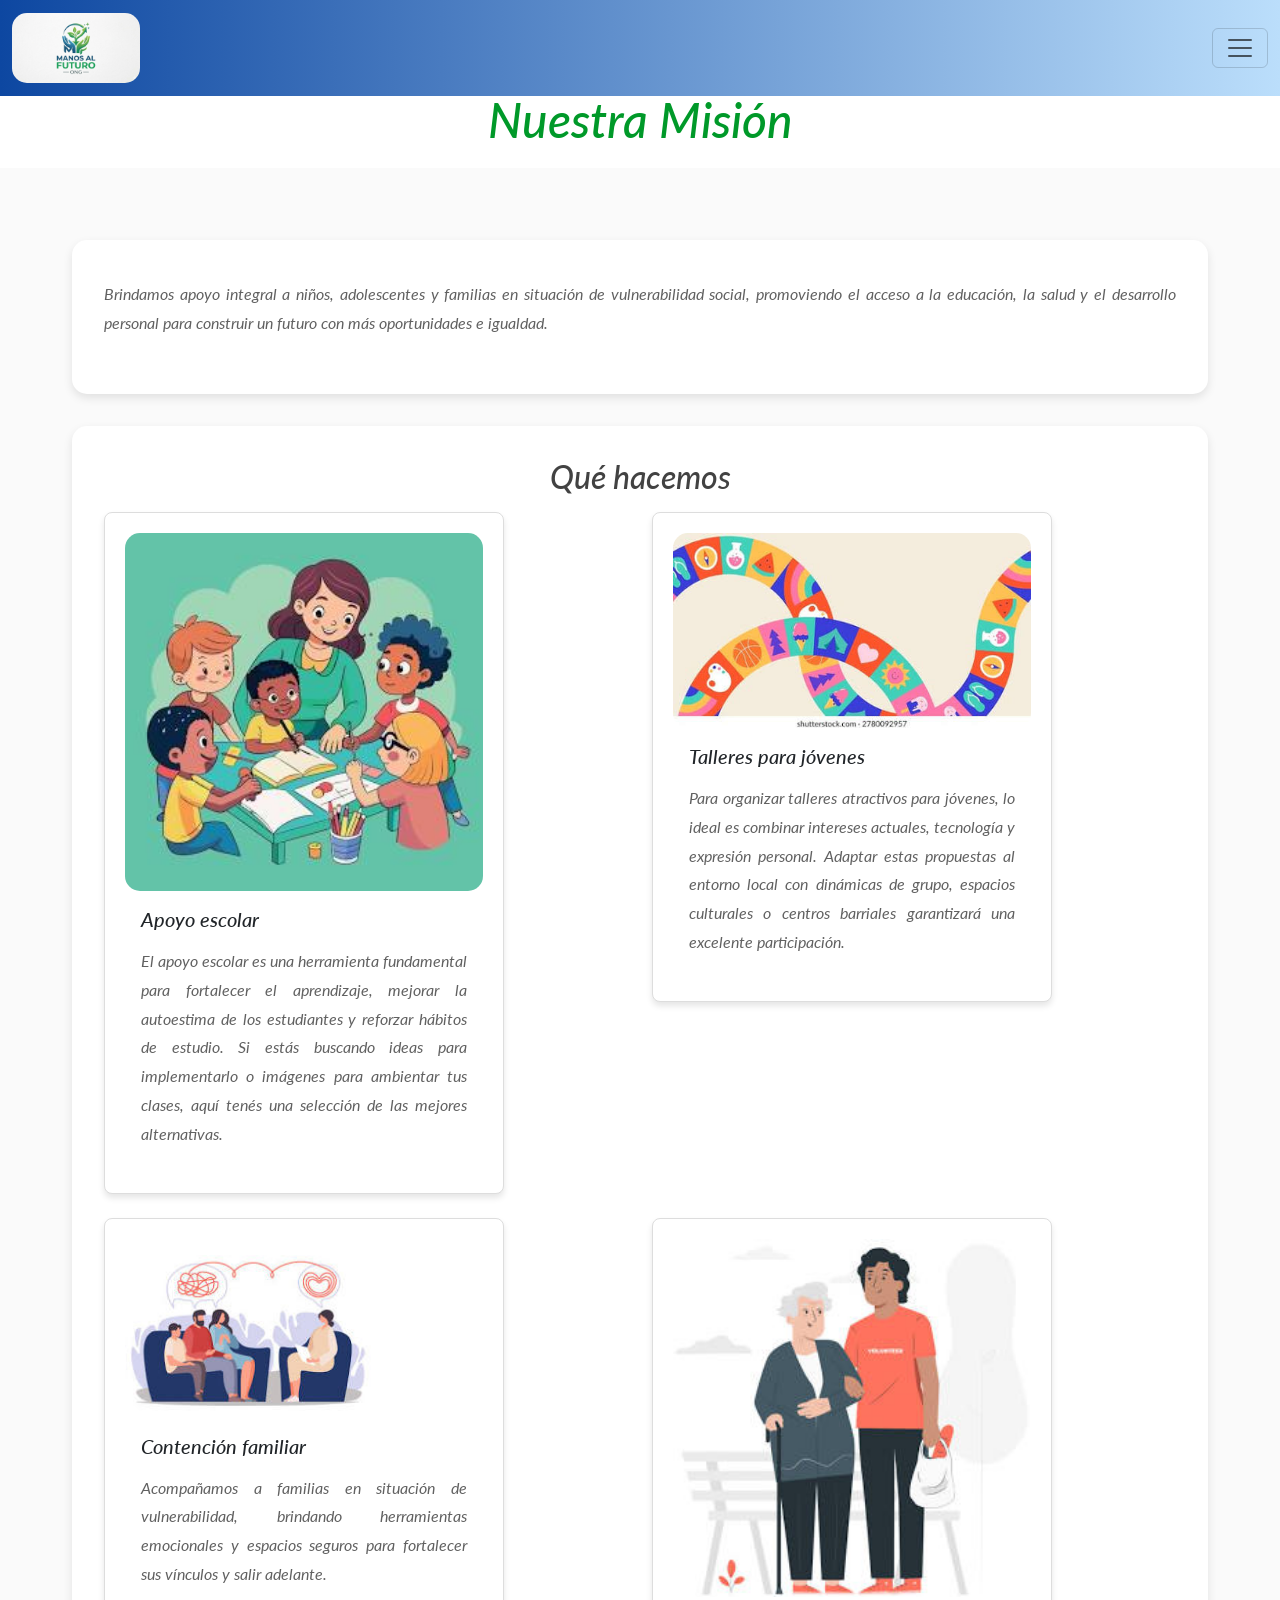
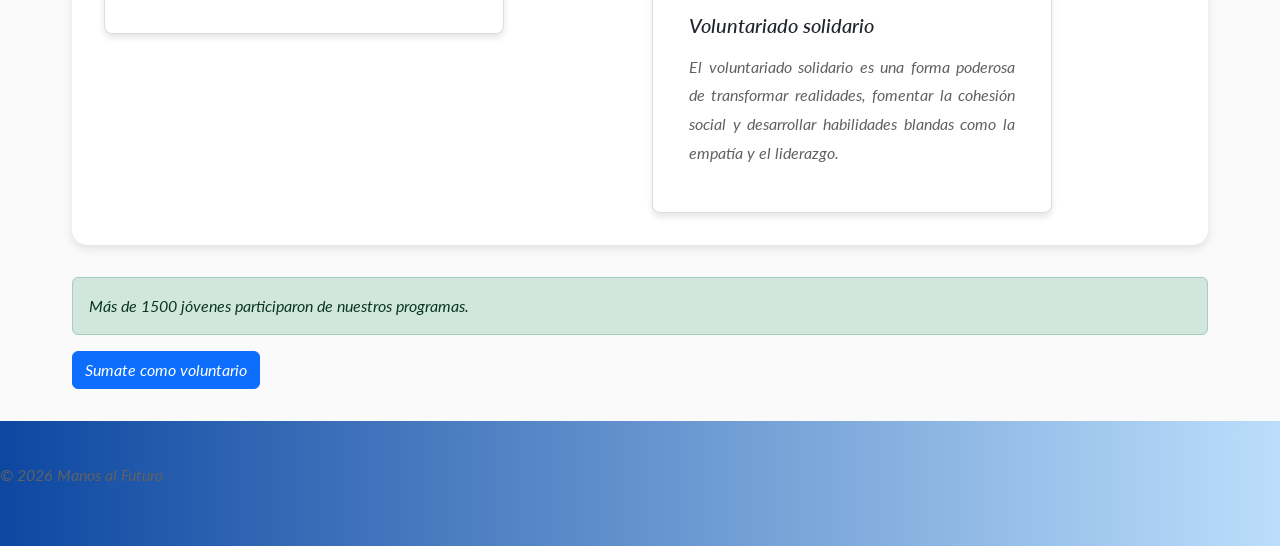
==== commit f7462419: "Update index.html Mejore un poco el orden y cambie algo del texto." ====
--- a/index.html
+++ b/index.html
@@ -61,6 +61,7 @@
             <h1>Nuestra Misión</h1>
             
         </header>
+
         
         <main>
 
@@ -73,49 +74,53 @@
                         
                 <div class="programas">
                     <h2>Qué hacemos</h2>
+                    
                     <div class="row row-cols-1 row-cols-md-2 g-4">
                         <div class="col">
                             <div class="card">
-                            <img src="imagenes/index/apoyo escolar.jfif" alt="...">
-                            <div class="card-body">
-                                <h5 class="card-title">Apoyo escolar</h5>
-                                <p class="card-text">El apoyo escolar es una herramienta fundamental para fortalecer el aprendizaje, mejorar la autoestima de los estudiantes y reforzar hábitos de estudio. 
+                                    <img src="imagenes/index/apoyo escolar.jfif" alt="...">
+                                <div class="card-body">
+                                    <h5 class="card-title">Apoyo escolar</h5>
+                                    <p class="card-text">El apoyo escolar es una herramienta fundamental para fortalecer el aprendizaje, mejorar la autoestima de los estudiantes y reforzar hábitos de estudio. 
                                                 Si estás buscando ideas para implementarlo o imágenes para ambientar tus clases, aquí tenés una selección de las mejores alternativas.</p>
+                                </div>
                             </div>
                         </div>
-                        </div>
+                        
                         <div class="col">
                             <div class="card">
-                            <img src="imagenes/index/talleres.jfif" alt="...">
-                            <div class="card-body">
-                                <h5 class="card-title">Talleres para jóvenes</h5>
-                                <p class="card-text">Para organizar talleres atractivos para jóvenes, lo ideal es combinar intereses actuales, tecnología y expresión personal. 
+                                    <img src="imagenes/index/talleres.jfif" alt="...">
+                                <div class="card-body">
+                                    <h5 class="card-title">Talleres para jóvenes</h5>
+                                    <p class="card-text">Para organizar talleres atractivos para jóvenes, lo ideal es combinar intereses actuales, tecnología y expresión personal. 
                                                 Adaptar estas propuestas al entorno local con dinámicas de grupo, espacios culturales o centros barriales garantizará una excelente participación.</p>
+                                </div>
                             </div>
                         </div>
-                        </div>
+                        
                         <div class="col">
                             <div class="card">
-                            <img src="imagenes/index/contencion familiar.jfif" alt="...">
-                            <div class="card-body">
-                                <h5 class="card-title">Contención familiar</h5>
-                                <p class="card-text">This is a longer card with supporting text below as a natural lead-in to additional content.</p>
+                                    <img src="imagenes/index/contencion familiar.jfif" alt="...">
+                                <div class="card-body">
+                                    <h5 class="card-title">Contención familiar</h5>
+                                    <p class="card-text">Acompañamos a familias en situación de vulnerabilidad, brindando herramientas emocionales y espacios seguros para fortalecer sus vínculos y salir adelante.</p>
+                                </div>
                             </div>
                         </div>
-                        </div>
+                        
                         <div class="col">
                             <div class="card">
-                            <img src="imagenes/index/voluntariado.jfif" alt="...">
-                            <div class="card-body">
-                                <h5 class="card-title">Voluntariado solidario</h5>
-                                <p class="card-text">El voluntariado solidario es una forma poderosa de transformar realidades, fomentar la cohesión social y desarrollar habilidades blandas como la empatía y el liderazgo. Si estás buscando inspiración, 
-                                                aquí tienes ideas prácticas de acción social y dónde encontrar recursos visuales para tus proyectos o campañas.</p>
+                                    <img src="imagenes/index/voluntariado.jfif" alt="...">
+                                <div class="card-body">
+                                    <h5 class="card-title">Voluntariado solidario</h5>
+                                    <p class="card-text">El voluntariado solidario es una forma poderosa de transformar realidades, fomentar la cohesión social y desarrollar habilidades blandas como la empatía y el liderazgo.</p>
+                                </div>
                             </div>
                         </div>
                     </div>
-                </div>
                     
             </section>
+            
     <div class="alert alert-success">
     Más de 1500 jóvenes participaron de nuestros programas.
     </div>
@@ -125,10 +130,14 @@
     </a>
            
     </main>
+
+        
     <footer>
         <p>© 2026 Manos al Futuro</p>
     </footer>
+        
         <script src="https://cdn.jsdelivr.net/npm/bootstrap@5.3.8/dist/js/bootstrap.bundle.min.js" integrity="sha384-FKyoEForCGlyvwx9Hj09JcYn3nv7wiPVlz7YYwJrWVcXK/BmnVDxM+D2scQbITxI" crossorigin="anonymous"></script>
         <script src="Javascript/main.js"></script>
+        
     </body>
 </html>
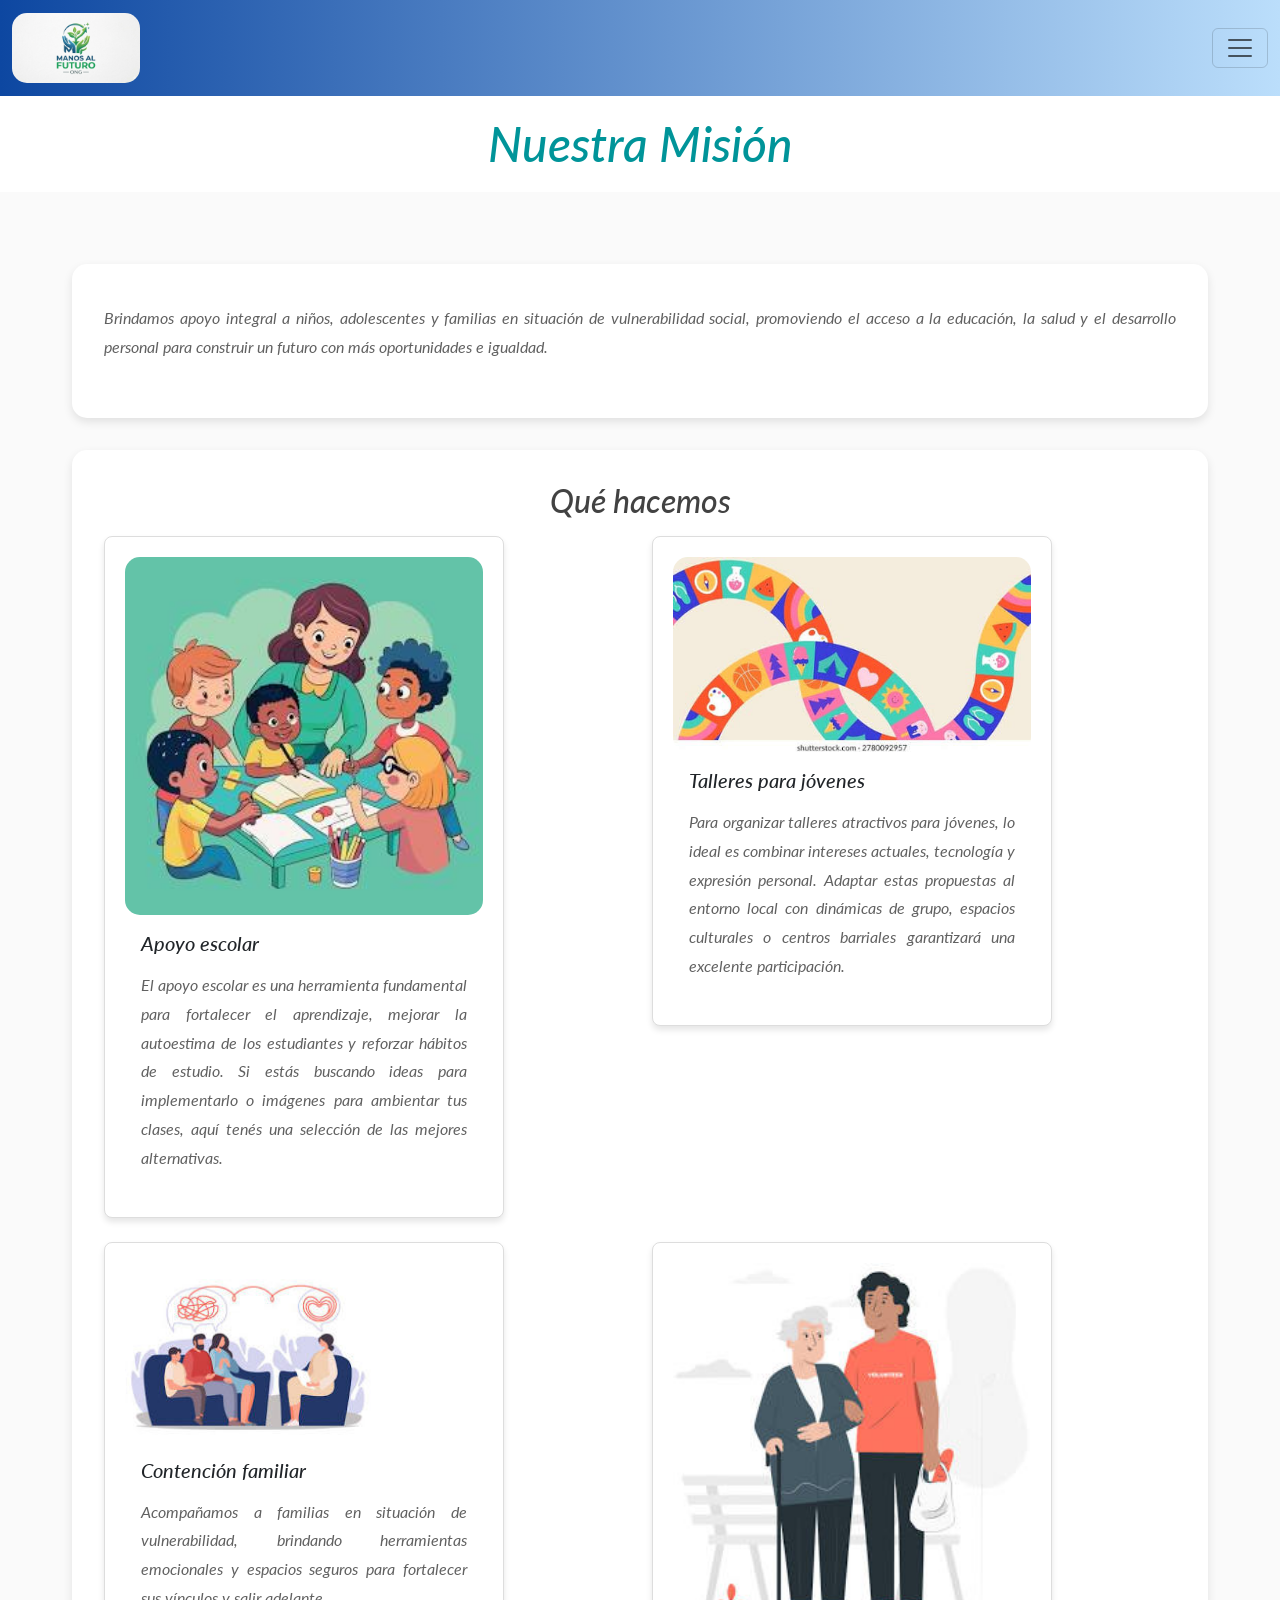
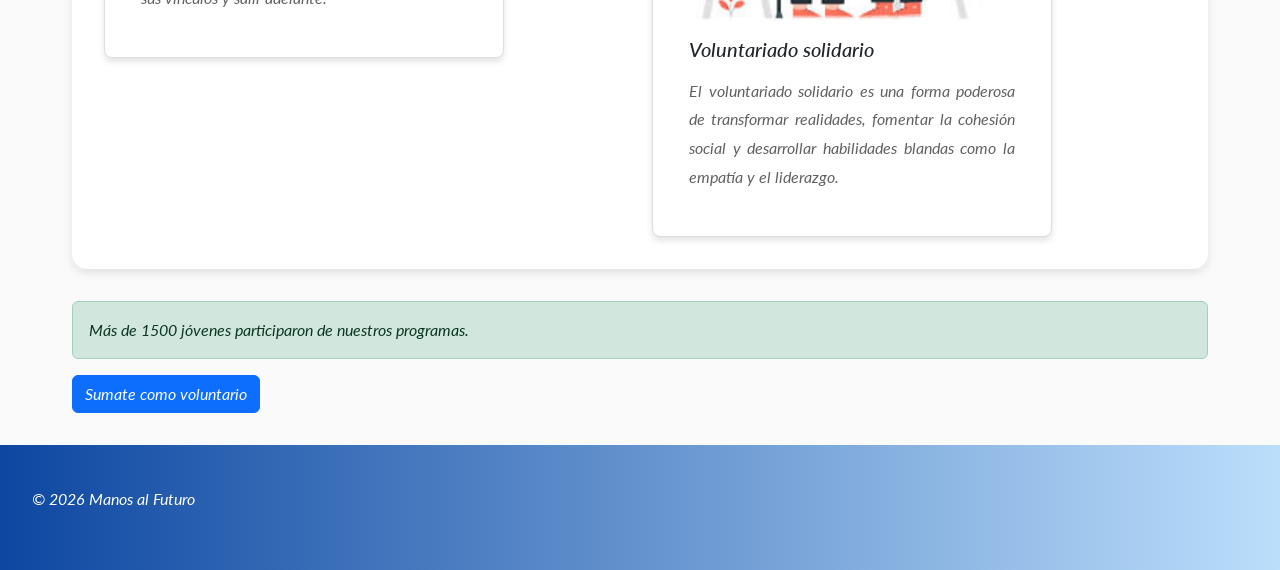
==== commit 10c9d673: "Update index.html" ====
--- a/index.html
+++ b/index.html
@@ -56,6 +56,7 @@
 
             <br>
             <br>    
+            <br>
             <br>
             
             <h1>Nuestra Misión</h1>
--- a/css/estilos.css
+++ b/css/estilos.css
@@ -1,13 +1,16 @@
 /* Colores de la pagina --------------------------------------------------------------------------------------*/
 :root {
   --color-primario: #ffffff;
-  --color-secundario: #009929;
+  --color-secundario: #009499;
   --color-terciario: #424242;
   --color-cuartario: #0D47A1;
   --color-quinto: #BBDEFB;
+  --color-sexto: #94bcdd;
   --color-acento: #BDBDBD;
   --color-fondo: #FAFAFA;
   --color-texto: #616161;
+  --color-texto-modo-oscuro: #949494;
+  --color-texto-footer: #ffffff;
 }
 
 
@@ -45,6 +48,39 @@
 body.oscuro section {
   background-color: #2d2d2d;
 }
+
+body.oscuro header{
+  background-color:var(--color-terciario);
+}
+
+
+
+/*Texto y tabla ------------*/
+
+body.oscuro h1{
+  color:var(--color-quinto)
+}
+
+body.oscuro h2{
+  color:var(--color-sexto)
+}
+
+body.oscuro h5{
+  color:var(--color-sexto)
+}
+
+body.oscuro p{
+  color:var(--color-texto-modo-oscuro)
+}
+
+body.oscuro footer p{
+  color: var(--color-texto-footer)
+}
+
+body.oscuro table {
+  background-color:var(--color-texto-modo-oscuro);
+}
+
 
 
   
@@ -299,6 +335,11 @@
   padding:2.5rem 0;
 }
 
+footer p{
+  color: var(--color-texto-footer);
+  margin-left: 2rem;
+}
+
 
 
 
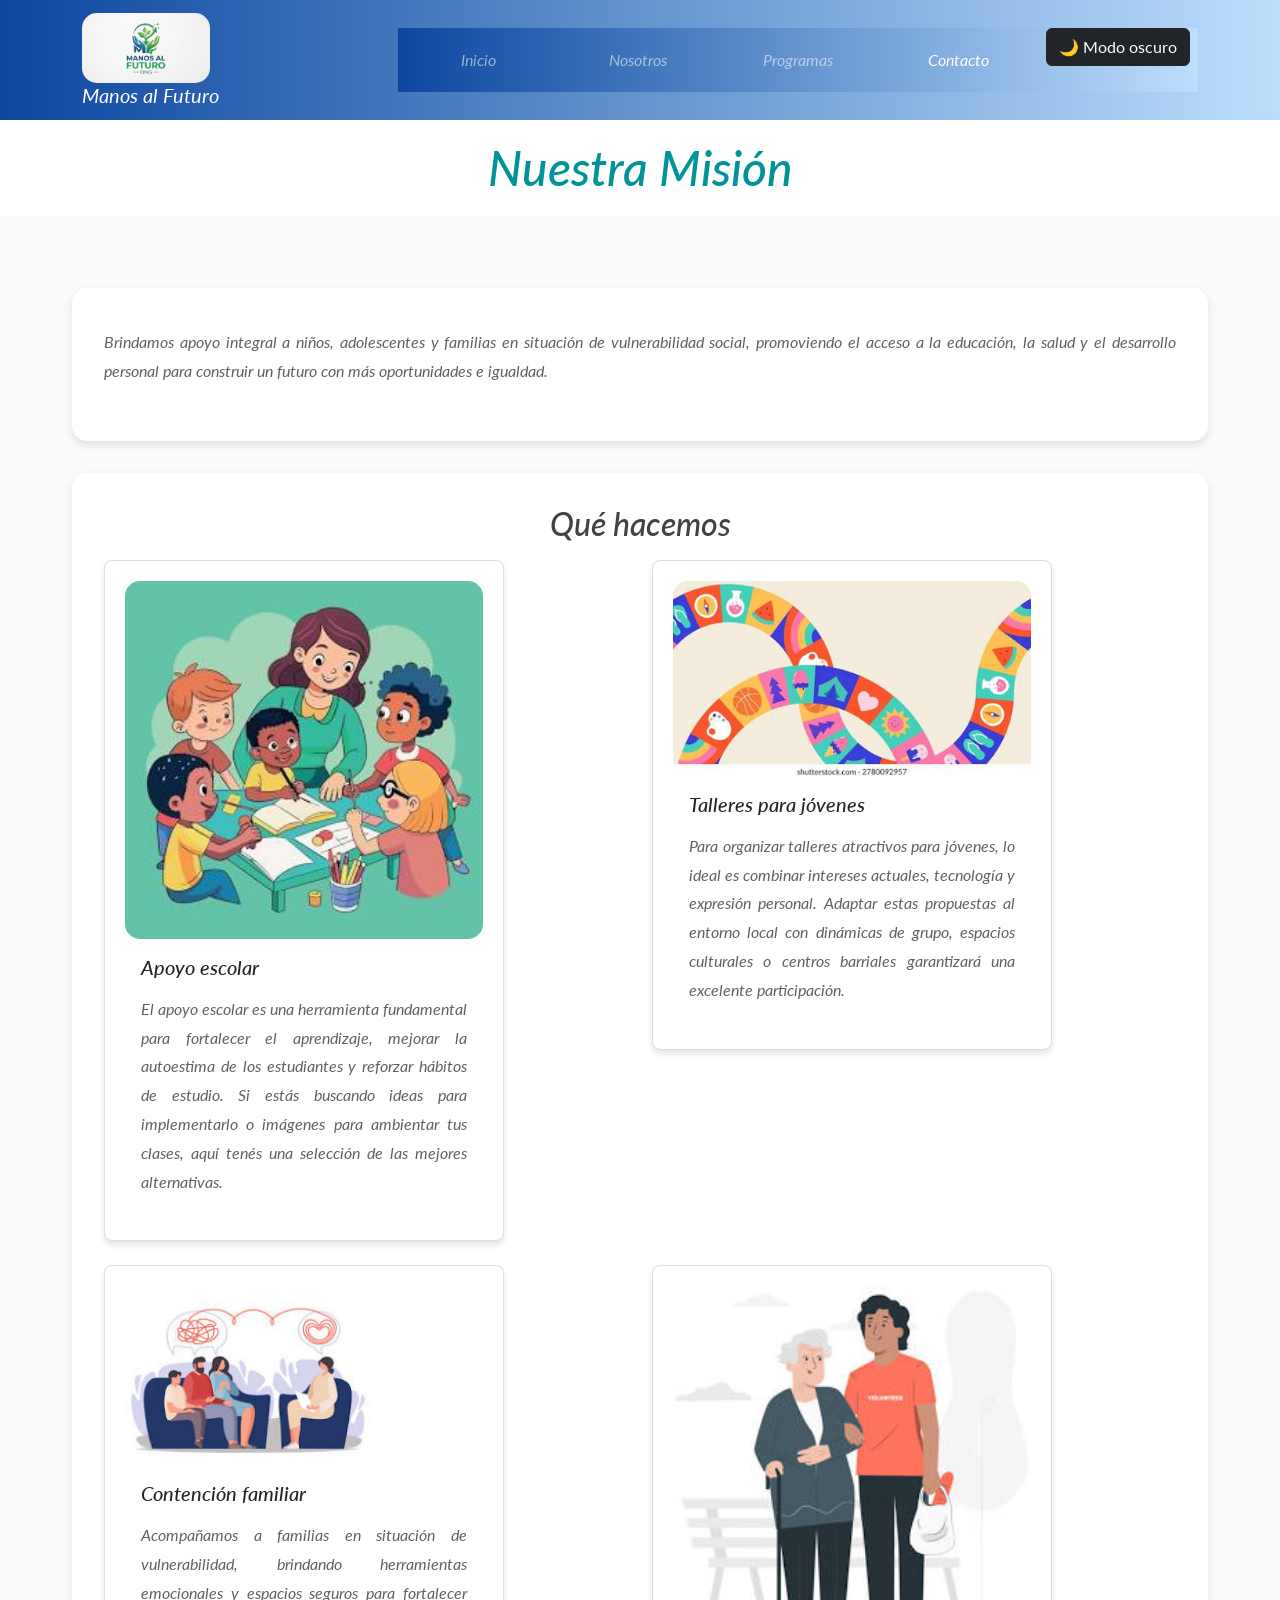
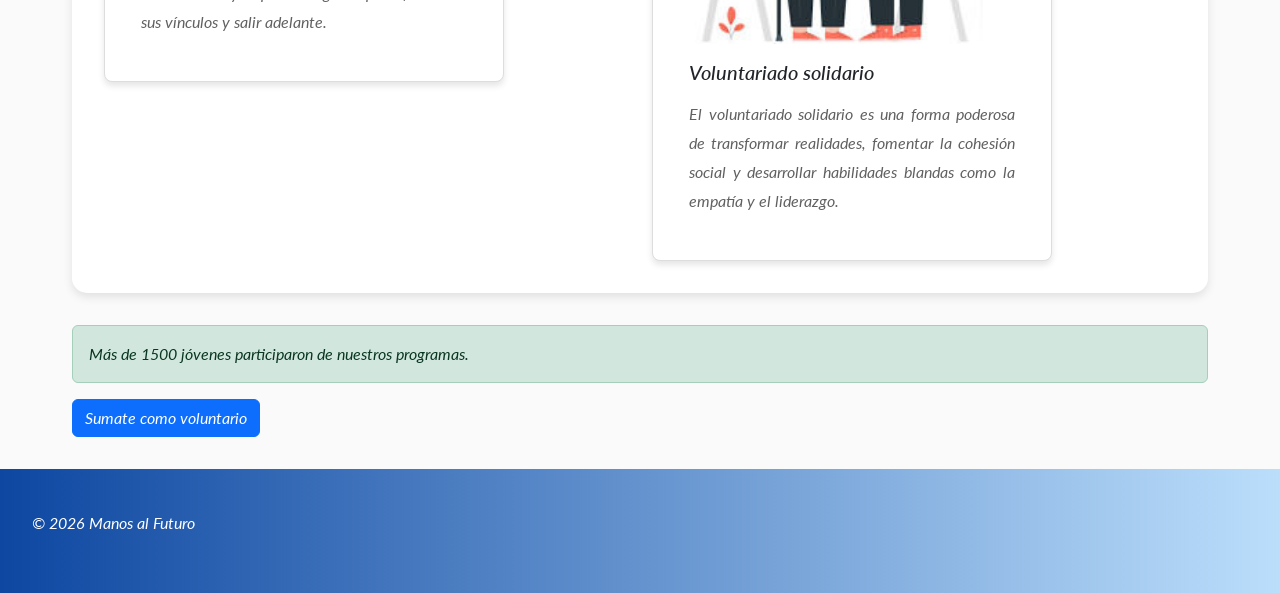
==== commit a77b0e76: "feat:modificacion del nav-index y agregue un formulario con validacion" ====
--- a/index.html
+++ b/index.html
@@ -10,54 +10,46 @@
         <link rel="stylesheet" href="css/estilos.css">
     </head>
     <body>
-        <header>
+    <header>
+         <nav class="navbar navbar-expand-lg navbar-dark bg-primary">
+            <div class="container">
+               <a class="navbar-brand" href="index.html" class="logo"><img src="imagenes/index/logo.jfif" alt="Nombre de la ONG" href="index.html"><br>Manos al Futuro</a>
 
-            /*Hay que corregir el header*/
-        
-            <nav class="navbar bg-body-tertiary fixed-top">
-                <div class="container-fluid">
-                    <a class="navbar-brand" href="index.html" class="logo"><img src="imagenes/index/logo.jfif" alt="Nombre de la ONG"></a>        
-                    <button class="navbar-toggler" type="button" data-bs-toggle="offcanvas" data-bs-target="#offcanvasNavbar" aria-controls="offcanvasNavbar" aria-label="Toggle navigation">
-                    <span class="navbar-toggler-icon"></span>
-                    </button>
-                    <div class="offcanvas offcanvas-end" tabindex="-1" id="offcanvasNavbar" aria-labelledby="offcanvasNavbarLabel">
-                    <div class="offcanvas-header">
-                        <h5 class="title" id="">Manos al futuro</h5>
-                        <button type="button" class="btn-close" data-bs-dismiss="offcanvas" aria-label="Close"></button>
-                    </div>
-                    <div class="offcanvas-body">
-                        <ul class="navbar-nav justify-content-end flex-grow-1 pe-3">
-                        <li class="nav-item">
-                                <a class="nav-link active" href="index.html">Inicio</a>
-                        </li>
-                        <li class="nav-item">
-                                <a class="nav-link" href="nosotros.html">Nosotros</a>
-                        </li>
-                        <li class="nav-item ">
-                                <a class="nav-link" href="Programas.html">Programas</a>
-                        </li>
-                        <li class="nav-item ">
-                                <a class="nav-link" href="contacto.html">Contacto</a>
-                        </li>
+               <button class="navbar-toggler" type="button" data-bs-toggle="collapse"
+                  data-bs-target="#menuPrincipal">
+                  <span class="navbar-toggler-icon"></span>
+               </button>
 
-                        <li>
+               <div class="collapse navbar-collapse" id="menuPrincipal">
+                  <ul class="navbar-nav ms-auto">
+
+                     <li class="nav-item">
+                           <a class="nav-link" href="index.html">Inicio</a>
+                     </li>
+
+                     <li class="nav-item">
+                           <a class="nav-link" href="nosotros.html">Nosotros</a>
+                     </li>
+
+                     <li class="nav-item">
+                           <a class="nav-link" href="programas.html">Programas</a>
+                     </li>
+
+                     <li class="nav-item">
+                           <a class="nav-link active" href="contacto.html">Contacto</a>
+                     </li>
+
+                     <li>
                         <button id="btn-modo" class="btn btn-dark mb-4">
                             🌙 Modo oscuro
                         </button>
-                        </li>
+                     </li>
 
-                            
-                        </ul>
-                        </form>
-                    </div>
-                    </div>
-                </div>
-            </nav>
+                  </ul>
+               </div>
 
-            <br>
-            <br>    
-            <br>
-            <br>
+            </div>
+         </nav>
             
             <h1>Nuestra Misión</h1>
             
